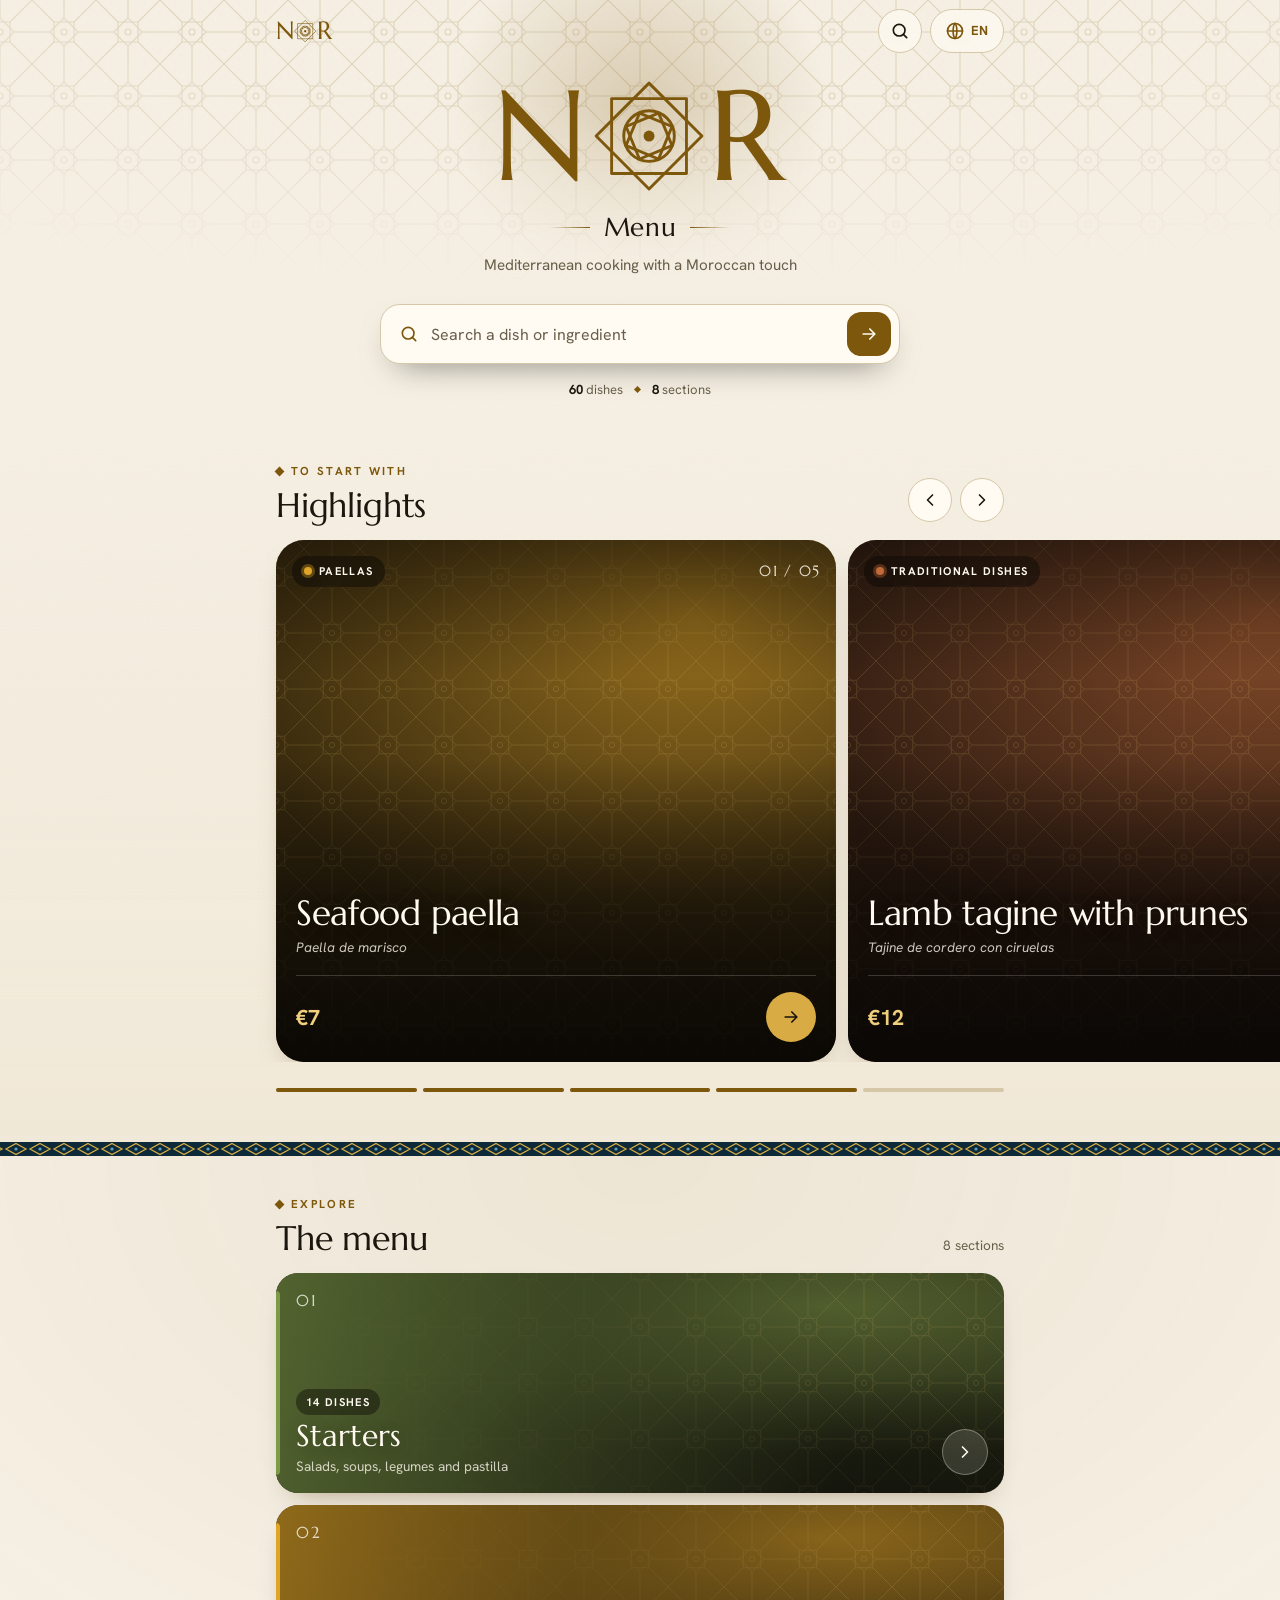
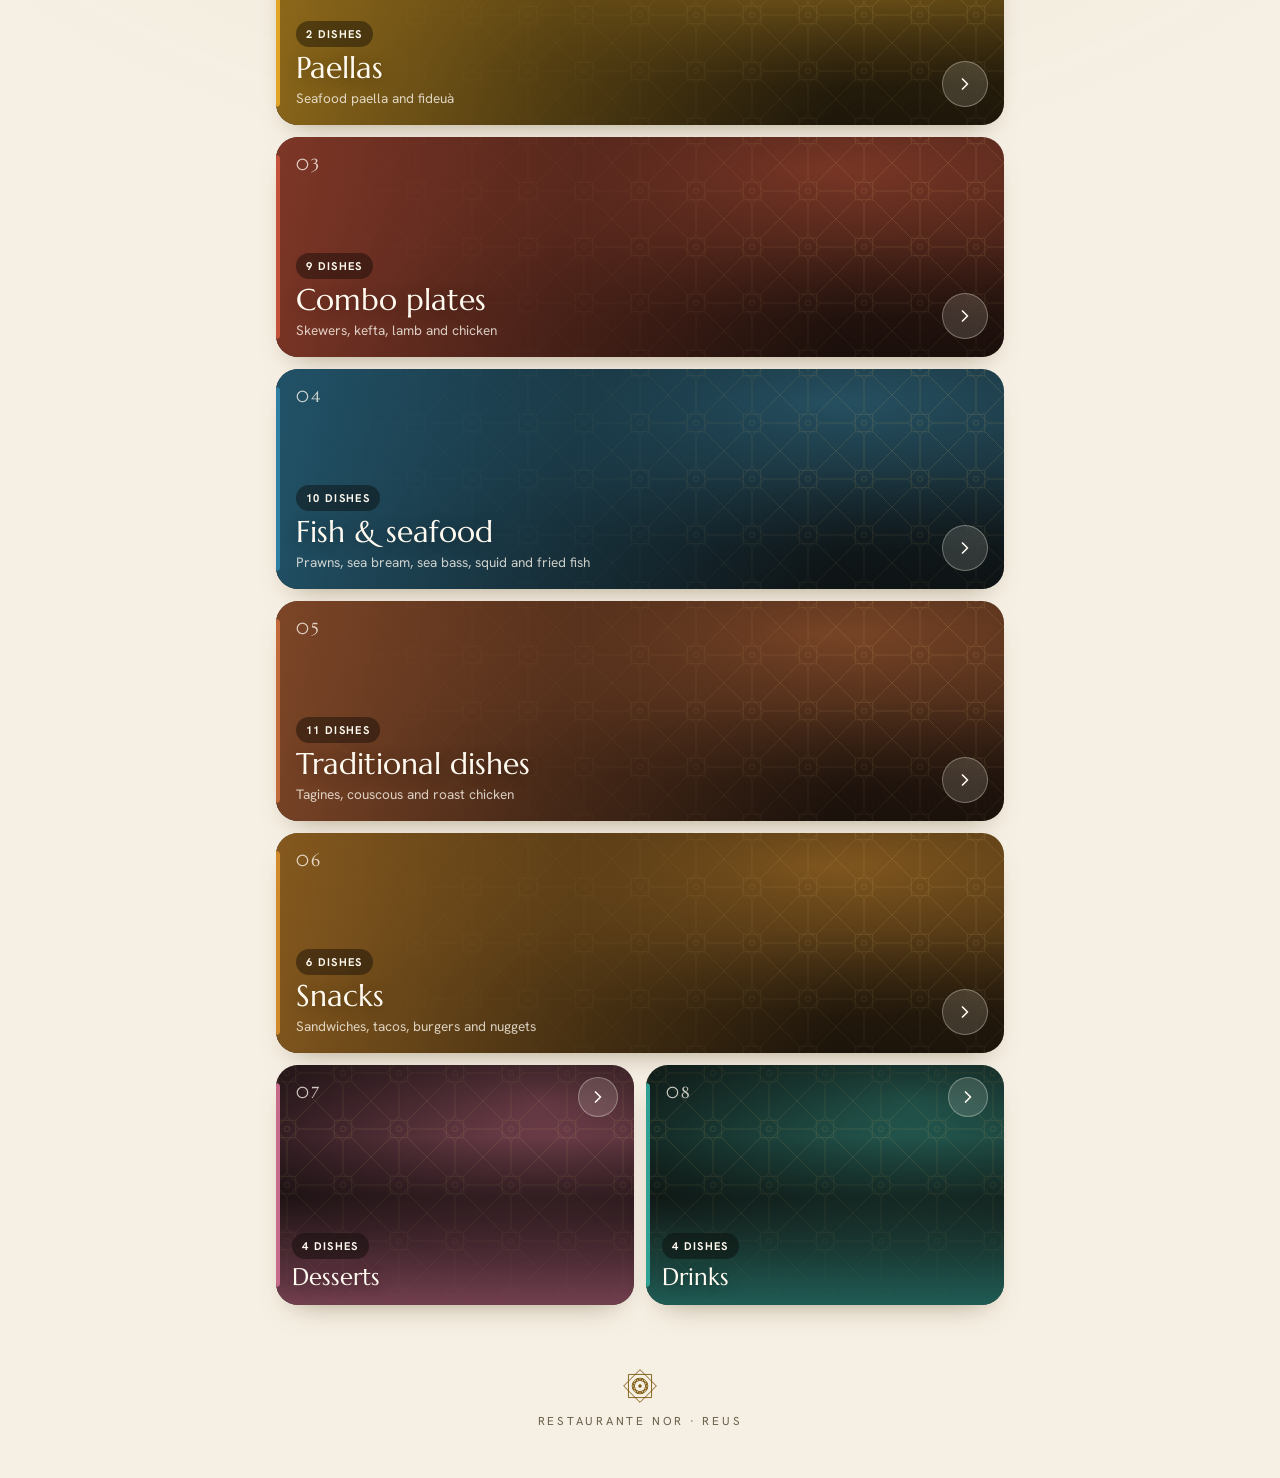
==== index.html @ cef93423 "Nor Carta: carta digital interactiva de Restaurante Nor Portada con carrusel de destacados, tarjetas" ====
<!doctype html>
<html lang="es">
<head>
<meta charset="utf-8">
<meta name="viewport" content="width=device-width,initial-scale=1,viewport-fit=cover">
<title>Carta · Restaurante Nor</title>
<meta name="description" content="Carta de Restaurante Nor (Reus): cocina mediterránea con toque marroquí. En castellano, català, English, français, Deutsch y العربية.">
<meta name="theme-color" content="#0c0b09" id="themeColor">
<meta property="og:type" content="website">
<meta property="og:title" content="Restaurante Nor · Carta">
<meta property="og:description" content="Cocina mediterránea con toque marroquí · Reus">
<link rel="icon" href="assets/favicon.svg" type="image/svg+xml">
<link rel="preconnect" href="https://fonts.googleapis.com">
<link rel="preconnect" href="https://fonts.gstatic.com" crossorigin>
<link rel="preconnect" href="https://images.unsplash.com">
<link rel="stylesheet" href="https://fonts.googleapis.com/css2?family=Hanken+Grotesk:wght@400;500;600;700&family=Marcellus&family=Tajawal:wght@400;500;700&display=swap">
<link rel="stylesheet" href="css/tokens.css">
<link rel="stylesheet" href="css/base.css">
<link rel="stylesheet" href="css/topbar.css">
<link rel="stylesheet" href="css/home.css">
<link rel="stylesheet" href="css/search.css">
<link rel="stylesheet" href="css/sheet.css">
<link rel="stylesheet" href="css/category.css">
</head>
<body>

<svg width="0" height="0" style="position:absolute" aria-hidden="true" focusable="false">
  <symbol id="star" viewBox="0 0 100 100"><g fill="none" stroke="currentColor" stroke-width="2.6" stroke-linejoin="round"><rect x="16" y="16" width="68" height="68"/><rect x="16" y="16" width="68" height="68" transform="rotate(45 50 50)"/><circle cx="50" cy="50" r="23"/><rect x="34" y="34" width="32" height="32" transform="rotate(22.5 50 50)"/><rect x="34" y="34" width="32" height="32" transform="rotate(67.5 50 50)"/></g><circle cx="50" cy="50" r="5" fill="currentColor"/></symbol>
</svg>

<a class="skip" href="#main" id="skip">Ir al contenido</a>

<!-- Barra superior (común a todas las páginas) -->
<header class="topbar" id="topbar">
  <div class="topbar-in">
    <div class="tb-start">
      <button class="tb-btn tb-back" id="tbBack" type="button"><svg class="ic flip" viewBox="0 0 24 24" aria-hidden="true"><path d="M19 12H5M11 6l-6 6 6 6"/></svg></button>
      <a class="tb-logo" id="tbLogo" href="#/"><span aria-hidden="true">N</span><svg aria-hidden="true"><use href="#star"/></svg><span aria-hidden="true">R</span></a>
      <span class="tb-title" id="tbTitle"></span>
    </div>
    <div class="tb-end">
      <button class="tb-btn tb-search" id="tbSearch" type="button" data-search><svg class="ic" viewBox="0 0 24 24" aria-hidden="true"><circle cx="11" cy="11" r="7"/><path d="M20 20l-4-4"/></svg></button>
      <button class="tb-pill" id="tbSet" type="button" data-settings><svg class="ic" viewBox="0 0 24 24" aria-hidden="true"><circle cx="12" cy="12" r="9"/><path d="M3 12h18M12 3c3 3.2 3 14.8 0 18M12 3c-3 3.2-3 14.8 0 18"/></svg><span id="tbCode">ES</span></button>
    </div>
  </div>
</header>

<main id="main" tabindex="-1">
  <div class="view" id="view-home"></div>
  <div class="view" id="view-cat" hidden></div>
</main>

<!-- Buscador a pantalla completa -->
<div class="search" id="search" role="dialog" aria-modal="true" hidden></div>

<!-- Hoja inferior (ajustes) -->
<div class="scrim" id="scrim" hidden>
  <div class="sheet" id="sheet" role="dialog" aria-modal="true" aria-labelledby="sheetT">
    <div class="handle-zone" data-drag><span class="handle"></span></div>
    <div class="sbody" id="sbody"></div>
  </div>
</div>

<script src="js/i18n.js" defer></script>
<script src="js/data.js" defer></script>
<script src="js/demo-photos.js" defer></script>
<script src="js/core.js" defer></script>
<script src="js/router.js" defer></script>
<script src="js/settings.js" defer></script>
<script src="js/search.js" defer></script>
<script src="js/home.js" defer></script>
<script src="js/category.js" defer></script>
<script src="js/main.js" defer></script>
</body>
</html>
---- css/tokens.css ----
/* Tokens de diseño: colores (oscuro por defecto, claro abajo), tipografías, radios, capas */
:root{
  --font-display:"Marcellus",Georgia,serif;
  --font-body:"Hanken Grotesk",system-ui,-apple-system,"Segoe UI",sans-serif;
  --font-ar:"Tajawal","Noto Sans Arabic","Segoe UI",Tahoma,sans-serif;

  --bg:#0c0b09;
  --bg-2:#13110c;
  --surface:#1a1610;
  --surface-2:#231e15;
  --fg:#f3ecdc;
  --muted:#a59c86;
  --faint:#756c58;
  --line:#2a2419;
  --line-2:#3a3223;
  --gold:#d9ab45;
  --gold-hi:#f0cf7d;
  --on-gold:#17120a;
  --blue:#6bb0cf;
  --navy:#0e2a38;
  --scrim:rgba(6,5,3,.66);
  --shadow:0 18px 40px -14px rgba(0,0,0,.7);
  --shadow-card:0 14px 30px -16px rgba(0,0,0,.75);

  /* sobre foto: siempre claro, en cualquier tema */
  --ink:#0b0907;
  --on-photo:#fffaf0;
  --on-photo-2:rgba(255,250,240,.78);

  --r-xl:28px;
  --r-l:22px;
  --r-m:16px;
  --r-s:12px;

  --z-top:30;
  --z-search:40;
  --z-sheet:50;

  --ease:cubic-bezier(.2,.8,.2,1);
  --spring:cubic-bezier(.34,1.56,.64,1);
  --grain:.05;
  color-scheme:dark;
}

@media (prefers-color-scheme: light){
  :root:not([data-theme="dark"]){
    --bg:#f6f0e4; --bg-2:#efe6d4; --surface:#fffbf3; --surface-2:#efe5d0;
    --fg:#1c170e; --muted:#685e4a; --faint:#978c75; --line:#e5dac3; --line-2:#d5c7a8;
    --gold:#7d570b; --gold-hi:#a8771a; --on-gold:#fffaf0; --blue:#1d6a8f;
    --scrim:rgba(28,20,8,.42); --shadow:0 18px 40px -16px rgba(80,55,15,.35); --shadow-card:0 14px 30px -18px rgba(80,55,15,.55);
    --grain:.035;
    color-scheme:light;
  }
}
:root[data-theme="light"]{
  --bg:#f6f0e4; --bg-2:#efe6d4; --surface:#fffbf3; --surface-2:#efe5d0;
  --fg:#1c170e; --muted:#685e4a; --faint:#978c75; --line:#e5dac3; --line-2:#d5c7a8;
  --gold:#7d570b; --gold-hi:#a8771a; --on-gold:#fffaf0; --blue:#1d6a8f;
  --scrim:rgba(28,20,8,.42); --shadow:0 18px 40px -16px rgba(80,55,15,.35); --shadow-card:0 14px 30px -18px rgba(80,55,15,.55);
  --grain:.035;
  color-scheme:light;
}
---- css/base.css ----
/* Base: reset, tipografía, utilidades, imágenes con respaldo, piezas compartidas */
*{box-sizing:border-box}
html{scroll-behavior:smooth;-webkit-text-size-adjust:100%;text-size-adjust:100%}
html.locked{overflow:hidden}
body{margin:0;min-height:100vh;background:var(--bg);color:var(--fg);font:400 1rem/1.45 var(--font-body);
  -webkit-font-smoothing:antialiased;-webkit-tap-highlight-color:transparent;overflow-x:hidden}
body::before{content:"";position:fixed;inset:0;z-index:-1;pointer-events:none;opacity:var(--grain);
  background-image:url("data:image/svg+xml,%3Csvg xmlns='http://www.w3.org/2000/svg' width='160' height='160'%3E%3Cfilter id='n'%3E%3CfeTurbulence type='fractalNoise' baseFrequency='.9' numOctaves='2' stitchTiles='stitch'/%3E%3C/filter%3E%3Crect width='100%25' height='100%25' filter='url(%23n)'/%3E%3C/svg%3E")}
html[dir="rtl"] body{font-family:var(--font-ar)}
button{font:inherit;color:inherit;background:none;border:0;padding:0;margin:0;cursor:pointer;text-align:inherit}
button:disabled{opacity:.35;cursor:default}
a{color:inherit}
input{font:inherit;color:inherit}
h1,h2,h3,h4,p,ul{margin:0;padding:0}
ul{list-style:none}
img{max-width:100%;display:block}
[hidden]{display:none!important}
:focus-visible{outline:3px solid var(--blue);outline-offset:2px;border-radius:10px}
main:focus{outline:none}

.wrap{width:100%;max-width:760px;margin-inline:auto;padding-inline:16px}
.sr{position:absolute;width:1px;height:1px;overflow:hidden;clip:rect(0 0 0 0);white-space:nowrap}
.skip{position:fixed;top:-80px;inset-inline-start:16px;z-index:100;padding:10px 14px;border-radius:10px;background:var(--gold);color:var(--on-gold);font-weight:700;text-decoration:none}
.skip:focus{top:12px}
.ic{width:20px;height:20px;fill:none;stroke:currentColor;stroke-width:2;stroke-linecap:round;stroke-linejoin:round;flex:none}
html[dir="rtl"] .flip{transform:scaleX(-1)}

/* ---------- Imagen con respaldo ----------
   Mientras no carga o si no hay foto: degradado del color de la categoría + zellige */
.media{position:relative;display:block;overflow:hidden;
  background:#1d160d;
  background:radial-gradient(120% 95% at 75% 15%,color-mix(in srgb,var(--cat,#d9ab45) 62%,#1d160d),color-mix(in srgb,var(--cat,#d9ab45) 20%,#0b0907) 72%)}
.media::before{content:"";position:absolute;inset:0;background:#f0cf7d;opacity:.16;
  -webkit-mask:var(--zellige) 50% 50%/56px 56px repeat;mask:var(--zellige) 50% 50%/56px 56px repeat}
.media img{position:absolute;inset:0;width:100%;height:100%;object-fit:cover;opacity:0;transition:opacity .6s var(--ease),transform .9s var(--ease)}
.media img.ok{opacity:1}
.media.noimg img{display:none}

/* Patrón zellige (estrella de 8 puntas) */
:root{--zellige:url("data:image/svg+xml,%3Csvg xmlns='http://www.w3.org/2000/svg' width='64' height='64' fill='none' stroke='%23000' stroke-width='1.1'%3E%3Cpath d='M22 22h20v20H22zM32 17.9L46.1 32 32 46.1 17.9 32zM32 0v17.9M32 46.1V64M0 32h17.9M46.1 32H64M22 22L0 0M42 22L64 0M22 42L0 64M42 42L64 64'/%3E%3Ccircle cx='32' cy='32' r='3'/%3E%3C/svg%3E")}
.zellige{position:absolute;inset:0;pointer-events:none;background:var(--gold);
  -webkit-mask:var(--zellige) 50% 0/64px 64px repeat;mask:var(--zellige) 50% 0/64px 64px repeat}

/* Franja azul con rombos dorados (identidad de la carta de papel) */
.band{height:14px;background-color:var(--navy);
  background-image:url("data:image/svg+xml,%3Csvg xmlns='http://www.w3.org/2000/svg' width='24' height='14'%3E%3Cpath d='M12 1.5l10 5.5-10 5.5L2 7z' fill='none' stroke='%23dcae44' stroke-width='1.2'/%3E%3Ccircle cx='12' cy='7' r='1.6' fill='%235aa3c4'/%3E%3C/svg%3E");
  background-repeat:repeat-x;background-position:center}

/* Encabezado de sección */
.sec-head{display:flex;align-items:flex-end;justify-content:space-between;gap:12px;margin-bottom:18px}
.kicker{display:flex;align-items:center;gap:8px;font-size:.72rem;font-weight:700;letter-spacing:.2em;text-transform:uppercase;color:var(--gold)}
.kicker::before{content:"";width:7px;height:7px;transform:rotate(45deg);background:currentColor}
.kicker.light{color:var(--gold-hi)}
html[dir="rtl"] .kicker{letter-spacing:.04em}
.sec-title{margin-top:8px;font-family:var(--font-display);font-weight:400;font-size:2.1rem;line-height:1.02;letter-spacing:-.005em;text-wrap:balance}
html[dir="rtl"] .sec-title{font-family:var(--font-ar);font-weight:700;font-size:1.9rem}
.sec-aside{font-size:.85rem;color:var(--muted);white-space:nowrap}

.btn-gold{display:inline-flex;align-items:center;justify-content:center;gap:8px;min-height:50px;padding:0 22px;border-radius:var(--r-m);background:var(--gold);color:var(--on-gold);font-weight:700;transition:transform .2s var(--ease)}
.btn-gold:active{transform:scale(.96)}

/* Etiqueta pequeña sobre foto */
.card-meta{display:inline-flex;align-items:center;align-self:flex-start;padding:5px 10px;border-radius:999px;background:rgba(10,8,6,.42);
  -webkit-backdrop-filter:blur(8px);backdrop-filter:blur(8px);color:var(--on-photo);font-size:.7rem;font-weight:700;letter-spacing:.12em;text-transform:uppercase}
html[dir="rtl"] .card-meta{letter-spacing:.02em}

.foot{display:flex;flex-direction:column;align-items:center;gap:10px;padding:56px 16px calc(48px + env(safe-area-inset-bottom,0px));color:var(--muted);font-size:.72rem;letter-spacing:.24em;text-transform:uppercase}
.foot svg{width:34px;height:34px;color:var(--gold)}

/* Entrada al cargar y al hacer scroll */
.rise{animation:rise .8s var(--ease) both;animation-delay:calc(var(--d,0) * 90ms + 80ms)}
@keyframes rise{from{opacity:0;transform:translateY(18px)}}
.rv{opacity:0;transform:translateY(26px);transition:opacity .7s var(--ease),transform .7s var(--ease);transition-delay:calc(var(--i,0) * 80ms)}
.rv.in{opacity:1;transform:none}
.view.enter{animation:viewIn .45s var(--ease) both}
@keyframes viewIn{from{opacity:0;transform:translateX(28px)}}
html[dir="rtl"] .view.enter{animation-name:viewInR}
@keyframes viewInR{from{opacity:0;transform:translateX(-28px)}}

@media (prefers-reduced-motion:reduce){
  html{scroll-behavior:auto}
  *,*::before,*::after{animation:none!important;transition-duration:0s!important;transition-delay:0s!important}
  .rv{opacity:1;transform:none}
}
---- css/topbar.css ----
/* Barra superior: transparente arriba, sólida al bajar; sobre foto en los apartados */
.topbar{position:fixed;inset:0 0 auto;z-index:var(--z-top);padding-top:env(safe-area-inset-top,0px);
  border-bottom:1px solid transparent;transition:background .3s,border-color .3s}
.topbar.solid{background:color-mix(in srgb,var(--bg) 84%,transparent);-webkit-backdrop-filter:blur(16px) saturate(1.3);backdrop-filter:blur(16px) saturate(1.3);border-color:var(--line)}
.topbar-in{display:flex;align-items:center;justify-content:space-between;gap:10px;height:62px;max-width:760px;margin-inline:auto;padding-inline:16px}
.tb-start,.tb-end{display:flex;align-items:center;gap:8px;min-width:0}
.tb-start{flex:1}

.tb-btn{flex:none;width:44px;height:44px;border-radius:50%;display:grid;place-items:center;border:1px solid var(--line-2);
  background:color-mix(in srgb,var(--surface) 72%,transparent);-webkit-backdrop-filter:blur(8px);backdrop-filter:blur(8px);color:var(--fg);transition:transform .2s var(--ease),opacity .3s,background .3s,border-color .3s}
.tb-btn:active,.tb-pill:active{transform:scale(.92)}
.tb-pill{flex:none;display:inline-flex;align-items:center;gap:6px;height:44px;padding:0 14px;border-radius:999px;border:1px solid var(--line-2);
  background:color-mix(in srgb,var(--surface) 72%,transparent);-webkit-backdrop-filter:blur(8px);backdrop-filter:blur(8px);color:var(--gold);font-weight:700;font-size:.82rem;letter-spacing:.04em;transition:transform .2s var(--ease),background .3s,border-color .3s,color .3s}

.tb-logo{display:flex;align-items:center;direction:ltr;font-family:var(--font-display);font-size:1.55rem;line-height:1;color:var(--gold);text-decoration:none;
  opacity:0;transform:translateY(-6px);pointer-events:none;transition:opacity .3s,transform .3s var(--ease)}
.tb-logo svg{width:.9em;height:.9em;margin-inline:.02em}
.tb-title{min-width:0;overflow:hidden;white-space:nowrap;text-overflow:ellipsis;font-family:var(--font-display);font-size:1.1rem;opacity:0;transition:opacity .3s}
html[dir="rtl"] .tb-title{font-family:var(--font-ar);font-weight:700}

/* Portada: el logo y la lupa aparecen al dejar atrás la cabecera */
.tb-back{display:none}
.topbar:not(.solid):not(.on-cat) .tb-search{opacity:0;pointer-events:none}
.topbar.solid:not(.on-cat) .tb-logo{opacity:1;transform:none;pointer-events:auto}

/* Apartado: flecha de volver; el título aparece al bajar */
.topbar.on-cat .tb-back{display:grid}
.topbar.on-cat .tb-logo{display:none}
.topbar.on-cat.solid .tb-title{opacity:1}

/* Sobre la foto de cabecera: botones oscuros translúcidos, en cualquier tema */
.topbar.over-photo .tb-btn,.topbar.over-photo .tb-pill{background:rgba(10,8,6,.42);border-color:rgba(255,250,240,.22);color:var(--on-photo)}

@media (hover:hover){
  .tb-btn:hover,.tb-pill:hover{border-color:var(--gold)}
}
---- css/home.css ----
/* Portada: cabecera, carrusel de destacados y tarjetas de apartados */

/* ---------- Cabecera ---------- */
.hero{position:relative;isolation:isolate;overflow:hidden;text-align:center;
  padding:calc(78px + env(safe-area-inset-top,0px)) 0 38px}
.hero-bg{position:absolute;inset:0;z-index:-1;
  -webkit-mask-image:radial-gradient(130% 88% at 50% 0%,#000 28%,transparent 74%);mask-image:radial-gradient(130% 88% at 50% 0%,#000 28%,transparent 74%)}
.hero-bg .zellige{opacity:.17}
.hero-bg::after{content:"";position:absolute;left:50%;top:26%;width:380px;height:380px;translate:-50% -50%;border-radius:50%;
  background:radial-gradient(circle,color-mix(in srgb,var(--gold) 24%,transparent),transparent 70%)}
.wm{display:flex;align-items:center;justify-content:center;direction:ltr;
  font-family:var(--font-display);font-weight:400;font-size:clamp(4.8rem,28vw,8rem);line-height:.9;color:var(--gold);letter-spacing:.02em}
.wm svg{width:.86em;height:.86em;margin-inline:.03em;animation:spin 140s linear infinite}
@keyframes spin{to{transform:rotate(360deg)}}
.carta-word{display:flex;align-items:center;justify-content:center;gap:14px;margin-top:16px;font-family:var(--font-display);font-size:1.6rem;letter-spacing:.02em}
html[dir="rtl"] .carta-word{font-family:var(--font-ar);font-weight:700}
.carta-word::before,.carta-word::after{content:"";width:40px;height:1px;background:linear-gradient(90deg,transparent,var(--gold))}
.carta-word::after{transform:scaleX(-1)}
.tagline{margin-top:8px;color:var(--muted);font-size:.95rem;text-wrap:balance}

.search-cta{display:flex;align-items:center;gap:12px;width:100%;max-width:520px;height:60px;margin:28px auto 0;padding-inline:18px 8px;
  border-radius:20px;border:1px solid var(--line-2);background:var(--surface);color:var(--muted);text-align:start;
  box-shadow:0 14px 34px -18px rgba(0,0,0,.6);transition:border-color .2s,transform .2s var(--ease)}
html[dir="rtl"] .search-cta{padding-inline:18px 8px}
.search-cta>.ic{color:var(--gold)}
.search-cta>span:not(.go){flex:1;min-width:0;white-space:nowrap;overflow:hidden;text-overflow:ellipsis}
.search-cta .go{flex:none;width:44px;height:44px;border-radius:14px;display:grid;place-items:center;background:var(--gold);color:var(--on-gold)}
.search-cta:active{transform:scale(.98)}
.stats{display:flex;align-items:center;justify-content:center;gap:12px;margin-top:16px;font-size:.82rem;color:var(--muted)}
.stats b{color:var(--fg);font-weight:700}
.stats i{width:5px;height:5px;transform:rotate(45deg);background:var(--gold)}

/* ---------- Destacados (carrusel) ---------- */
.feat{padding:26px 0 40px;background:linear-gradient(transparent,color-mix(in srgb,var(--bg-2) 80%,transparent))}
.sl-ctrl{display:flex;gap:8px}
.sl-ctrl button{width:44px;height:44px;border-radius:50%;display:grid;place-items:center;border:1px solid var(--line-2);background:var(--surface);transition:transform .2s var(--ease),border-color .2s}
.sl-ctrl button:active{transform:scale(.9)}

.track{display:flex;gap:12px;overflow-x:auto;scroll-snap-type:x mandatory;scrollbar-width:none;overscroll-behavior-x:contain;
  padding-inline:max(16px,calc((100% - 760px)/2 + 16px));scroll-padding-inline:max(16px,calc((100% - 760px)/2 + 16px))}
.track::-webkit-scrollbar{display:none}
.slide{position:relative;isolation:isolate;flex:none;width:min(86%,560px);height:clamp(400px,58vh,540px);border-radius:var(--r-xl);overflow:hidden;
  scroll-snap-align:start;color:var(--on-photo);text-decoration:none;box-shadow:var(--shadow-card);transform:translateZ(0)}
.slide .media{position:absolute;inset:0;z-index:-2}
.slide .media img{transform:scale(1.1);transition:opacity .6s var(--ease),transform 7s linear}
.slide.active .media img{transform:scale(1)}
.slide::after{content:"";position:absolute;inset:0;z-index:-1;
  background:linear-gradient(180deg,rgba(8,6,4,.5) 0%,rgba(8,6,4,0) 26%,rgba(8,6,4,0) 42%,rgba(8,6,4,.62) 70%,rgba(8,6,4,.94) 100%)}
.slide-top{position:absolute;top:16px;inset-inline:16px;display:flex;align-items:center;justify-content:space-between;gap:8px}
.tag{display:inline-flex;align-items:center;gap:7px;padding:7px 12px;border-radius:999px;background:rgba(10,8,6,.45);
  -webkit-backdrop-filter:blur(10px);backdrop-filter:blur(10px);font-size:.7rem;font-weight:700;letter-spacing:.12em;text-transform:uppercase}
html[dir="rtl"] .tag{letter-spacing:.02em}
.tag i{width:8px;height:8px;border-radius:50%;background:var(--cat);box-shadow:0 0 0 3px color-mix(in srgb,var(--cat) 35%,transparent)}
.slide-num{font-family:var(--font-display);font-size:.95rem;letter-spacing:.08em;opacity:.85}
.slide-body{position:absolute;inset:auto 0 0;display:flex;flex-direction:column;padding:0 20px 20px}
.slide-name{font-family:var(--font-display);font-size:2.2rem;line-height:1.02;letter-spacing:-.01em;text-wrap:balance;text-shadow:0 2px 18px rgba(0,0,0,.35)}
html[dir="rtl"] .slide-name{font-family:var(--font-ar);font-weight:700;font-size:2rem}
.slide-es{margin-top:6px;font-size:.85rem;font-style:italic;color:var(--on-photo-2)}
.slide-foot{display:flex;align-items:center;justify-content:space-between;gap:12px;margin-top:18px;padding-top:16px;border-top:1px solid rgba(255,250,240,.18)}
.slide-pr{font-size:1.35rem;font-weight:700;color:#f0cf7d;font-variant-numeric:tabular-nums}
.round{width:50px;height:50px;border-radius:50%;display:grid;place-items:center;background:#d9ab45;color:#17120a;transition:transform .25s var(--spring)}
.slide:active .round{transform:scale(.9)}

.progress{display:flex;gap:6px;margin-top:16px}
.progress button{position:relative;flex:1;height:24px;display:flex;align-items:center}
.progress button::before{content:"";position:absolute;inset-inline:0;top:50%;height:4px;translate:0 -50%;border-radius:2px;background:var(--line-2)}
.progress i{position:absolute;inset-inline:0;top:50%;height:4px;translate:0 -50%;border-radius:2px;background:var(--gold);transform:scaleX(0);transform-origin:left}
html[dir="rtl"] .progress i{transform-origin:right}
.progress .done i{transform:scaleX(1)}
.progress .cur i{animation:fill 5.5s linear forwards}
.feat.paused .progress .cur i{animation-play-state:paused}
.feat.static .progress .cur i{animation:none;transform:scaleX(1)}
@keyframes fill{to{transform:scaleX(1)}}

/* ---------- La carta (apartados) ---------- */
.carta{padding:40px 0 8px;background:
  radial-gradient(120% 60% at 50% 0%,color-mix(in srgb,var(--gold) 7%,transparent),transparent 60%)}
.cards{display:grid;grid-template-columns:1fr 1fr;gap:12px}
.card{position:relative;isolation:isolate;grid-column:1/-1;display:block;height:184px;border-radius:var(--r-l);overflow:hidden;
  color:var(--on-photo);text-decoration:none;box-shadow:var(--shadow-card);transform:translateZ(0)}
.card.half{grid-column:auto;height:200px}
.card .media{position:absolute;inset:0;z-index:-2}
.card::before{content:"";position:absolute;inset:0;z-index:-1;
  background:linear-gradient(100deg,color-mix(in srgb,var(--cat) 62%,var(--ink)) 0%,color-mix(in srgb,var(--cat) 30%,rgba(11,9,7,.62)) 40%,rgba(11,9,7,.08) 78%),
             linear-gradient(0deg,rgba(11,9,7,.55),transparent 55%)}
html[dir="rtl"] .card::before{background:linear-gradient(260deg,color-mix(in srgb,var(--cat) 62%,var(--ink)) 0%,color-mix(in srgb,var(--cat) 30%,rgba(11,9,7,.62)) 40%,rgba(11,9,7,.08) 78%),
             linear-gradient(0deg,rgba(11,9,7,.55),transparent 55%)}
.card.half::before{background:linear-gradient(0deg,color-mix(in srgb,var(--cat) 55%,var(--ink)) 0%,rgba(11,9,7,.45) 45%,rgba(11,9,7,.1) 70%,rgba(11,9,7,.5) 100%)}
.card::after{content:"";position:absolute;inset-block:18px;inset-inline-start:0;width:4px;border-radius:0 4px 4px 0;background:var(--cat)}
html[dir="rtl"] .card::after{border-radius:4px 0 0 4px}
.card-num{position:absolute;top:16px;inset-inline-start:20px;font-family:var(--font-display);font-size:1rem;letter-spacing:.12em;color:var(--on-photo-2)}
.card-in{position:absolute;inset:auto 0 0 0;display:flex;flex-direction:column;gap:6px;padding:0 74px 18px 20px}
html[dir="rtl"] .card-in{padding:0 20px 18px 74px}
.card.half .card-in{padding-inline:16px 16px;padding-bottom:16px}
.card-name{font-family:var(--font-display);font-size:1.85rem;line-height:1.02;text-wrap:balance;text-shadow:0 2px 16px rgba(0,0,0,.3)}
html[dir="rtl"] .card-name{font-family:var(--font-ar);font-weight:700;font-size:1.65rem}
.card.half .card-name{font-size:1.5rem}
.card-sub{font-size:.85rem;line-height:1.35;color:var(--on-photo-2);text-wrap:balance}
.card-go{position:absolute;inset-inline-end:16px;bottom:18px;width:46px;height:46px;border-radius:50%;display:grid;place-items:center;
  background:rgba(255,250,240,.14);border:1px solid rgba(255,250,240,.32);-webkit-backdrop-filter:blur(8px);backdrop-filter:blur(8px);color:var(--on-photo);
  transition:background .25s,color .25s,border-color .25s,transform .25s var(--spring)}
.card.half .card-go{top:12px;bottom:auto;width:40px;height:40px}
.card .media img{transition:opacity .6s var(--ease),transform 1.2s var(--ease)}
.card:active{transform:scale(.985)}
.card:active .card-go{background:#d9ab45;border-color:#d9ab45;color:#17120a}

@media (hover:hover){
  .search-cta:hover{border-color:var(--gold)}
  .sl-ctrl button:hover{border-color:var(--gold)}
  .card:hover .media img{transform:scale(1.06)}
  .card:hover .card-go{background:#d9ab45;border-color:#d9ab45;color:#17120a}
}
@media (max-width:420px){
  .sl-ctrl{display:none}
}
@media (min-width:700px){
  .card{height:220px}
  .card.half{height:240px}
}
---- css/search.css ----
/* Buscador a pantalla completa */
.search{position:fixed;inset:0;z-index:var(--z-search);display:flex;flex-direction:column;background:var(--bg);
  opacity:0;transform:translateY(18px);transition:opacity .25s var(--ease),transform .3s var(--ease)}
.search.open{opacity:1;transform:none}
.s-head{flex:none;display:flex;align-items:center;gap:8px;max-width:760px;width:100%;margin-inline:auto;
  padding:calc(10px + env(safe-area-inset-top,0px)) 12px 12px}
.s-back,.s-clr{flex:none;width:44px;height:44px;border-radius:50%;display:grid;place-items:center;color:var(--fg)}
.s-field{position:relative;flex:1;min-width:0}
.s-field .ic{position:absolute;inset-inline-start:14px;top:50%;translate:0 -50%;color:var(--gold);pointer-events:none}
.s-field input{width:100%;height:52px;border-radius:16px;border:1px solid var(--line-2);background:var(--surface);padding-inline:44px 14px;font-size:1rem;
  -webkit-appearance:none;appearance:none;transition:border-color .2s,box-shadow .2s}
.s-field input::-webkit-search-cancel-button{display:none}
.s-field input::placeholder{color:var(--muted)}
.s-field input:focus{outline:none;border-color:var(--gold);box-shadow:0 0 0 4px color-mix(in srgb,var(--gold) 18%,transparent)}
.s-body{flex:1;overflow-y:auto;overscroll-behavior:contain;width:100%;max-width:760px;margin-inline:auto;padding:4px 16px calc(40px + env(safe-area-inset-bottom,0px))}

.s-label{margin:20px 0 10px;font-size:.72rem;font-weight:700;letter-spacing:.18em;text-transform:uppercase;color:var(--muted)}
html[dir="rtl"] .s-label{letter-spacing:.02em}
.s-label:first-child{margin-top:8px}
.chipset{display:flex;flex-wrap:wrap;gap:8px}
.chipset.row{flex-wrap:nowrap;overflow-x:auto;scrollbar-width:none;margin-inline:-16px;padding-inline:16px}
.chipset.row::-webkit-scrollbar{display:none}
.chipset.row .fchip{flex:none}
.fchip{display:inline-flex;align-items:center;gap:8px;min-height:42px;padding:0 16px;border-radius:999px;border:1px solid var(--line-2);background:var(--surface);
  font-weight:600;font-size:.9rem;transition:background .2s,border-color .2s,color .2s,transform .2s var(--ease)}
.fchip:active{transform:scale(.95)}
.fchip i{width:9px;height:9px;border-radius:50%;background:var(--c)}
.fchip[aria-pressed="true"]{background:var(--c);border-color:var(--c);color:#fffaf0}
.fchip[aria-pressed="true"] i{background:#fffaf0}
.fchip.idea .ic{width:16px;height:16px;color:var(--gold)}

.s-cats{display:grid;grid-template-columns:1fr 1fr;gap:10px}
.s-cat{position:relative;isolation:isolate;display:block;height:92px;border-radius:var(--r-m);overflow:hidden;color:var(--on-photo);text-decoration:none}
.s-cat .media{position:absolute;inset:0;z-index:-2}
.s-cat::before{content:"";position:absolute;inset:0;z-index:-1;background:linear-gradient(0deg,color-mix(in srgb,var(--cat) 60%,var(--ink)) 0%,rgba(11,9,7,.35) 70%)}
.s-cat-in{position:absolute;inset:auto 12px 10px;display:flex;flex-direction:column}
.s-cat b{font-weight:700;font-size:.95rem;line-height:1.15}
.s-cat small{font-size:.75rem;color:var(--on-photo-2)}

.s-count{margin:14px 0 4px;font-size:.85rem;color:var(--muted)}
.r-group{margin-top:18px}
.r-group h3{display:flex;align-items:center;gap:8px;padding-bottom:8px;border-bottom:2px solid var(--cat);font-size:.8rem;font-weight:700;letter-spacing:.14em;text-transform:uppercase}
html[dir="rtl"] .r-group h3{letter-spacing:.02em}
.r-group h3 i{width:9px;height:9px;border-radius:50%;background:var(--cat)}
.r-group h3 span{margin-inline-start:auto;color:var(--muted);font-weight:600}
.res{display:grid;grid-template-columns:58px minmax(0,1fr) auto auto;gap:12px;align-items:center;padding:10px 0;border-bottom:1px solid var(--line);text-decoration:none}
.res .media{width:58px;height:58px;border-radius:14px}
.res-tx b{display:block;font-weight:600;line-height:1.25}
.res-tx small{display:block;margin-top:2px;font-size:.78rem;font-style:italic;color:var(--muted)}
.res-pr{font-weight:700;color:var(--gold);white-space:nowrap;font-variant-numeric:tabular-nums}
.res>.ic{width:18px;height:18px;color:var(--faint)}
.s-empty{display:grid;justify-items:center;gap:14px;padding:48px 0;text-align:center;color:var(--muted)}
.s-empty svg{width:46px;height:46px;color:var(--gold);opacity:.7}

@media (hover:hover){
  .fchip:hover{border-color:var(--gold)}
  .res:hover .res-tx b{color:var(--gold)}
}
---- css/sheet.css ----
/* Hoja inferior (ajustes) */
.scrim{position:fixed;inset:0;z-index:var(--z-sheet);display:flex;align-items:flex-end;justify-content:center;background:var(--scrim);opacity:0;transition:opacity .3s}
.scrim.open{opacity:1}
.sheet{position:relative;width:100%;max-width:560px;max-height:90vh;max-height:90dvh;display:flex;flex-direction:column;background:var(--surface);
  border:1px solid var(--line);border-bottom:0;border-radius:28px 28px 0 0;box-shadow:var(--shadow);transform:translateY(100%);transition:transform .4s var(--ease)}
.scrim.open .sheet{transform:none}
.handle-zone{flex:none;padding:10px 0 6px;touch-action:none;cursor:grab}
.handle{display:block;width:44px;height:5px;margin:0 auto;border-radius:3px;background:var(--line-2)}
.sbody{overflow-y:auto;overscroll-behavior:contain;padding:2px 16px calc(24px + env(safe-area-inset-bottom,0px))}
.shead{display:flex;align-items:center;justify-content:space-between;gap:12px;padding-bottom:8px;touch-action:none}
.shead h2{font-family:var(--font-display);font-weight:400;font-size:1.55rem}
html[dir="rtl"] .shead h2{font-family:var(--font-ar);font-weight:700}
.x{flex:none;width:42px;height:42px;border-radius:50%;display:grid;place-items:center;border:1px solid var(--line-2)}
.grp{margin-top:18px}
.grp h3{margin-bottom:8px;font-size:.72rem;font-weight:600;letter-spacing:.16em;text-transform:uppercase;color:var(--muted)}
html[dir="rtl"] .grp h3{letter-spacing:.02em}
.lgrid{display:grid;grid-template-columns:1fr 1fr;gap:8px}
.lrow{display:flex;align-items:center;gap:10px;min-height:50px;padding:0 12px;border-radius:14px;border:1px solid var(--line-2);font-weight:600;text-align:start}
.lrow b{flex:none;width:24px;font-size:.7rem;letter-spacing:.08em;color:var(--gold)}
.lrow[lang="ar"] span{font-family:var(--font-ar)}
.lrow[aria-pressed="true"]{border-color:var(--gold);background:color-mix(in srgb,var(--gold) 16%,var(--surface))}
.seg{display:grid;grid-template-columns:repeat(3,1fr);gap:8px}
.seg button{min-height:48px;border-radius:14px;border:1px solid var(--line-2);font-weight:600;text-align:center;transition:background .2s}
.seg button[aria-pressed="true"]{background:var(--gold);border-color:var(--gold);color:var(--on-gold)}
---- css/category.css ----
/* Página de apartado. PROVISIONAL: se rehará en el bloque 2 (slides y desglose) */
.cat-hero{position:relative;isolation:isolate;display:flex;align-items:flex-end;height:clamp(320px,50vh,460px);color:var(--on-photo)}
.cat-hero .media{position:absolute;inset:0;z-index:-2}
.cat-hero::after{content:"";position:absolute;inset:0;z-index:-1;
  background:linear-gradient(180deg,rgba(8,6,4,.55) 0%,rgba(8,6,4,0) 30%,color-mix(in srgb,var(--cat) 30%,rgba(8,6,4,.55)) 70%,var(--bg) 100%)}
.cat-hero-in{display:flex;flex-direction:column;gap:8px;padding-bottom:22px}
.cat-title{font-family:var(--font-display);font-weight:400;font-size:2.7rem;line-height:1;text-wrap:balance;text-shadow:0 2px 20px rgba(0,0,0,.35)}
html[dir="rtl"] .cat-title{font-family:var(--font-ar);font-weight:700;font-size:2.4rem}
.cat-sub{color:var(--on-photo-2);text-wrap:balance}
.cat-body{padding-top:8px}
.cat-note{padding:12px 14px;border-radius:var(--r-m);background:color-mix(in srgb,var(--cat) 14%,var(--surface));border-inline-start:3px solid var(--cat);font-size:.9rem}
.dlist{margin-top:8px}
.dl{display:grid;grid-template-columns:76px minmax(0,1fr) auto;gap:14px;align-items:center;padding:12px 0;border-bottom:1px solid var(--line);transition:background .6s}
.dl .media{width:76px;height:76px;border-radius:18px}
.dl-tx h2{font-size:1.02rem;font-weight:600;line-height:1.25}
.dl-es{margin-top:2px;font-size:.78rem;font-style:italic;color:var(--muted)}
.dl-desc{margin-top:4px;font-size:.85rem;color:var(--muted)}
.dl-pr{font-weight:700;color:var(--gold);white-space:nowrap;font-variant-numeric:tabular-nums}
.dl.flash{animation:flash 1.8s var(--ease)}
@keyframes flash{0%,40%{background:color-mix(in srgb,var(--gold) 20%,transparent)}}
.cat-nav{display:grid;grid-template-columns:1fr 1fr;gap:12px}
.card.mini{height:130px}
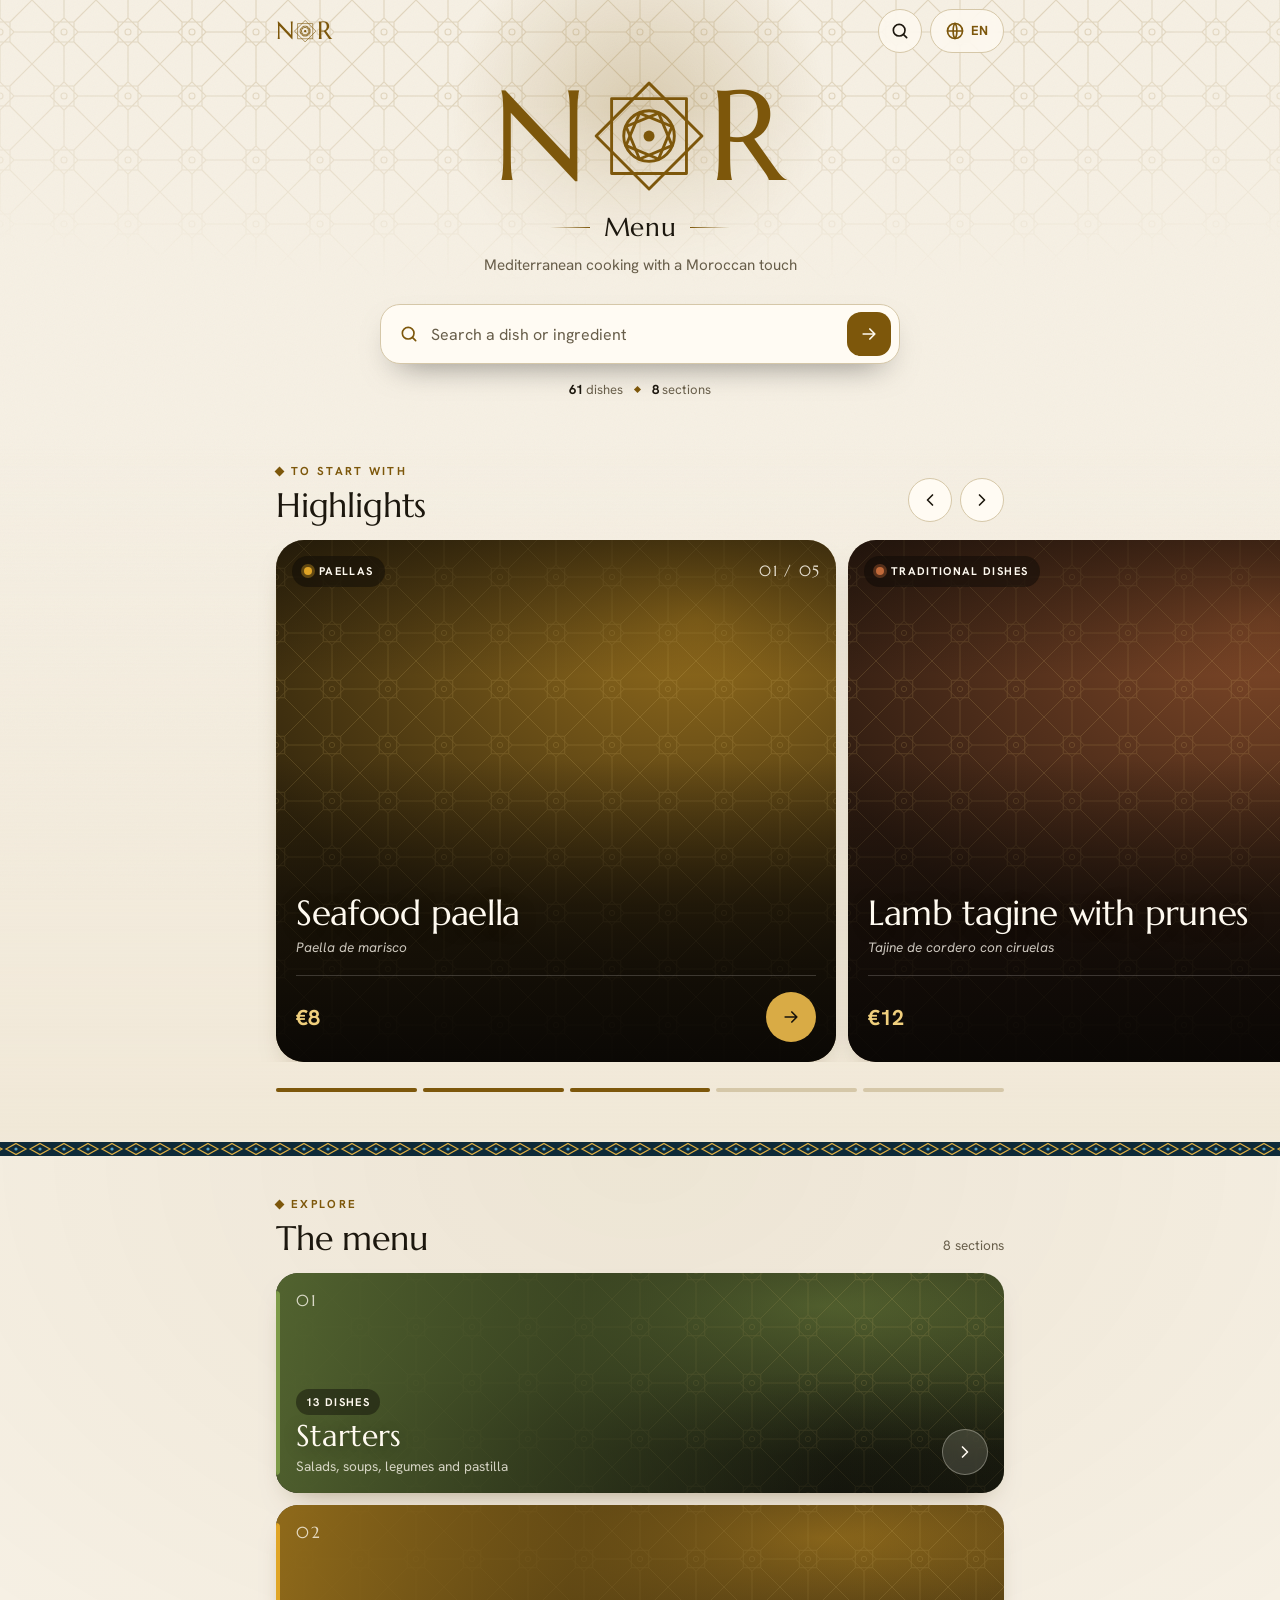
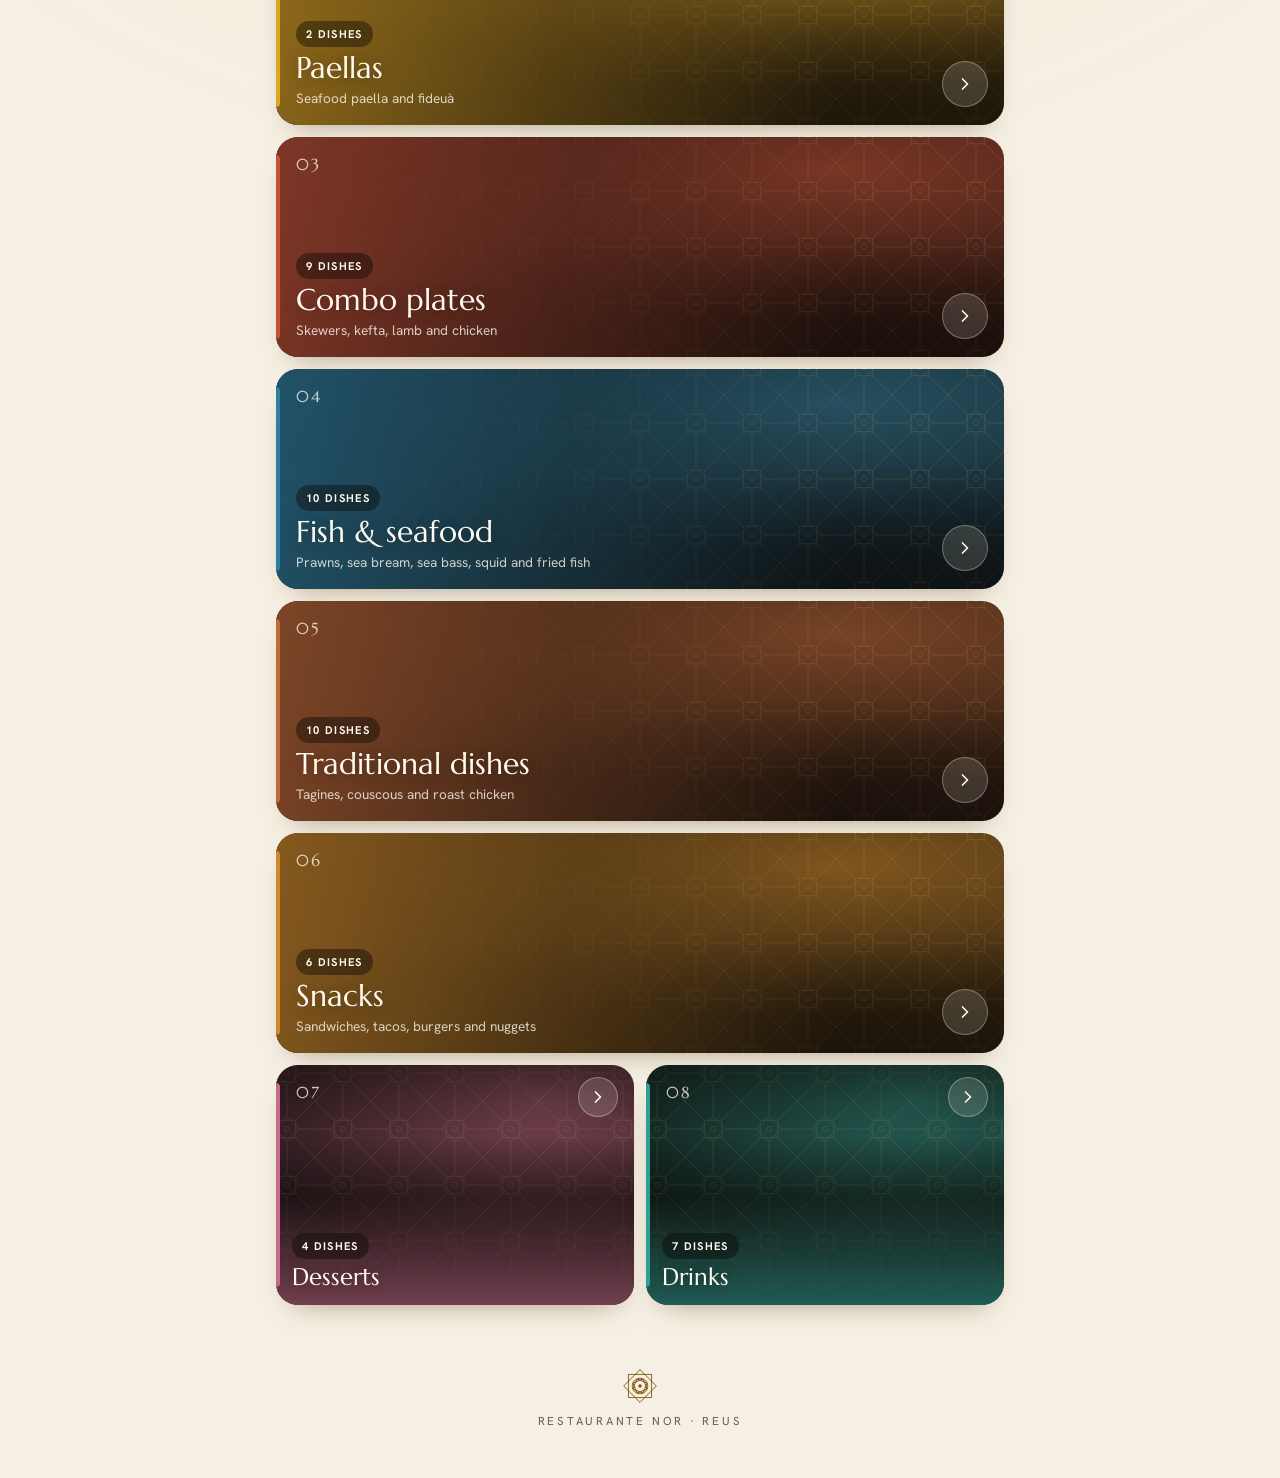
==== commit aacbc3b1: "Botón de inicio (casa) en los apartados Junto a la flecha de volver, lleva a la portada arriba del t" ====
--- a/index.html
+++ b/index.html
@@ -35,6 +35,7 @@
   <div class="topbar-in">
     <div class="tb-start">
       <button class="tb-btn tb-back" id="tbBack" type="button"><svg class="ic flip" viewBox="0 0 24 24" aria-hidden="true"><path d="M19 12H5M11 6l-6 6 6 6"/></svg></button>
+      <button class="tb-btn tb-home" id="tbHome" type="button"><svg class="ic" viewBox="0 0 24 24" aria-hidden="true"><path d="M3 11l9-7 9 7"/><path d="M5 10v10h5v-6h4v6h5V10"/></svg></button>
       <a class="tb-logo" id="tbLogo" href="#/"><span aria-hidden="true">N</span><svg aria-hidden="true"><use href="#star"/></svg><span aria-hidden="true">R</span></a>
       <span class="tb-title" id="tbTitle"></span>
     </div>
--- a/css/topbar.css
+++ b/css/topbar.css
@@ -19,12 +19,12 @@
 html[dir="rtl"] .tb-title{font-family:var(--font-ar);font-weight:700}
 
 /* Portada: el logo y la lupa aparecen al dejar atrás la cabecera */
-.tb-back{display:none}
+.tb-back,.tb-home{display:none}
 .topbar:not(.solid):not(.on-cat) .tb-search{opacity:0;pointer-events:none}
 .topbar.solid:not(.on-cat) .tb-logo{opacity:1;transform:none;pointer-events:auto}
 
 /* Apartado: flecha de volver; el título aparece al bajar */
-.topbar.on-cat .tb-back{display:grid}
+.topbar.on-cat .tb-back,.topbar.on-cat .tb-home{display:grid}
 .topbar.on-cat .tb-logo{display:none}
 .topbar.on-cat.solid .tb-title{opacity:1}
 
